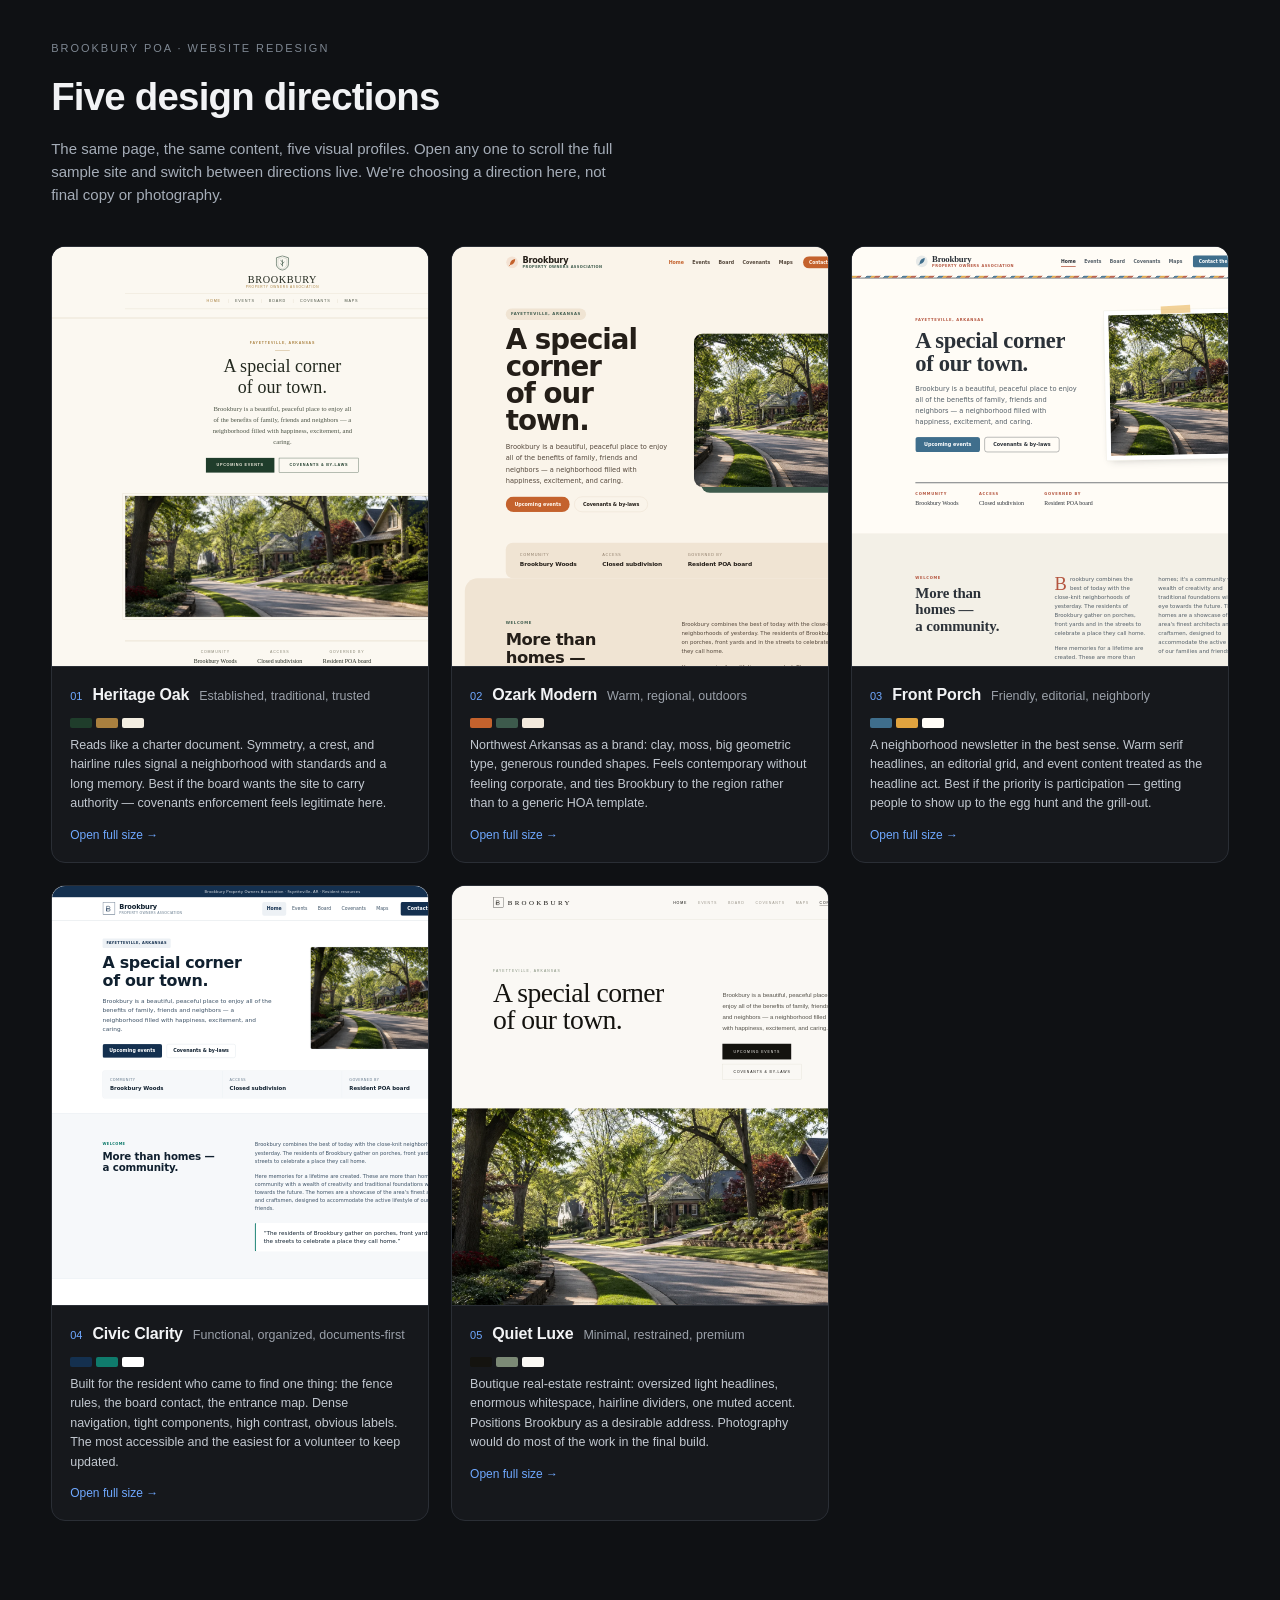
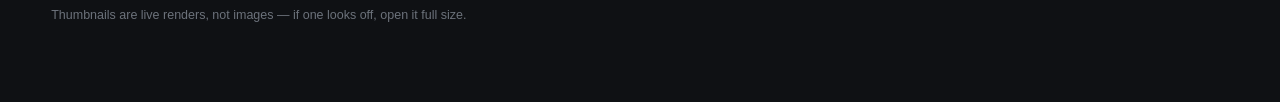
==== overview.html @ 6fa40f6e "Brookbury design direction preview — five profiles Stakeholder-facing prototype for the brookbury.or" ====
<!DOCTYPE html>
<html lang="en">
<head>
<meta charset="utf-8">
<meta name="viewport" content="width=device-width, initial-scale=1">
<title>Brookbury — Compare all five design profiles</title>
<style>
  :root { color-scheme: dark; }
  * { box-sizing: border-box; }
  body {
    margin: 0;
    background: #0F1114;
    color: #F2F3F5;
    font-family: ui-sans-serif, -apple-system, "Segoe UI", Roboto, Helvetica, Arial, sans-serif;
    line-height: 1.55;
  }
  .head { padding: 40px clamp(20px, 4vw, 56px) 8px; max-width: 1500px; margin-inline: auto; }
  .eyebrow { font-size: 11px; letter-spacing: .18em; text-transform: uppercase; color: #7E8792; margin: 0 0 10px; }
  h1 { margin: 0 0 10px; font-size: clamp(1.7rem, 3vw, 2.4rem); letter-spacing: -.02em; }
  .sub { margin: 0; color: #A5ADB8; max-width: 68ch; font-size: 15px; }

  .sheet {
    display: grid;
    grid-template-columns: repeat(auto-fit, minmax(340px, 1fr));
    gap: 22px;
    padding: 32px clamp(20px, 4vw, 56px) 72px;
    max-width: 1500px;
    margin-inline: auto;
  }

  .tile {
    background: #16181C;
    border: 1px solid #2A2E35;
    border-radius: 14px;
    overflow: hidden;
    display: flex;
    flex-direction: column;
    text-decoration: none;
    color: inherit;
    transition: border-color .16s ease, transform .16s ease;
  }
  .tile:hover { border-color: #4B535F; transform: translateY(-2px); }

  .shot {
    position: relative;
    height: 420px;
    overflow: hidden;
    background: #fff;
    border-bottom: 1px solid #2A2E35;
  }
  .shot iframe {
    width: 1440px;
    height: 1500px;
    border: 0;
    transform: scale(.32);
    transform-origin: top left;
    pointer-events: none;
  }
  .shot::after { content: ""; position: absolute; inset: 0; } /* swallow clicks */

  .meta { padding: 16px 18px 18px; display: flex; flex-direction: column; gap: 8px; }
  .row { display: flex; align-items: baseline; gap: 10px; }
  .num { font-size: 11px; color: #6FA8FF; font-variant-numeric: tabular-nums; }
  .name { font-size: 16px; font-weight: 650; letter-spacing: -.01em; }
  .tag { font-size: 12.5px; color: #9BA1AA; }
  .pos { margin: 0; font-size: 12.5px; color: #C2C8D0; }
  .sw { display: flex; gap: 4px; margin-top: 2px; }
  .sw i { width: 22px; height: 10px; border-radius: 2px; display: block; }
  .open { margin-top: 4px; font-size: 12px; color: #6FA8FF; }

  .foot { padding: 0 clamp(20px, 4vw, 56px) 64px; max-width: 1500px; margin-inline: auto; color: #6C727B; font-size: 12.5px; }
</style>
</head>
<body>

<header class="head">
  <p class="eyebrow">Brookbury POA · Website redesign</p>
  <h1>Five design directions</h1>
  <p class="sub">The same page, the same content, five visual profiles. Open any one to scroll the full
    sample site and switch between directions live. We're choosing a direction here, not final copy or
    photography.</p>
</header>

<div class="sheet" id="sheet"></div>

<p class="foot">Thumbnails are live renders, not images — if one looks off, open it full size.</p>

<script src="assets/js/profiles.js"></script>
<script>
  var sheet = document.getElementById('sheet');
  sheet.innerHTML = window.BROOKBURY_PROFILES.map(function (p) {
    return '' +
      '<a class="tile" href="index.html?profile=' + p.id + '">' +
        '<div class="shot">' +
          '<iframe src="index.html?profile=' + p.id + '&chrome=off" loading="lazy" title="' + p.name + ' preview" scrolling="no" tabindex="-1"></iframe>' +
        '</div>' +
        '<div class="meta">' +
          '<div class="row"><span class="num">' + p.number + '</span>' +
            '<span class="name">' + p.name + '</span>' +
            '<span class="tag">' + p.tagline + '</span></div>' +
          '<div class="sw">' + p.swatches.map(function (c) {
            return '<i style="background:' + c + '"></i>';
          }).join('') + '</div>' +
          '<p class="pos">' + p.positioning + '</p>' +
          '<span class="open">Open full size &rarr;</span>' +
        '</div>' +
      '</a>';
  }).join('');
</script>

</body>
</html>
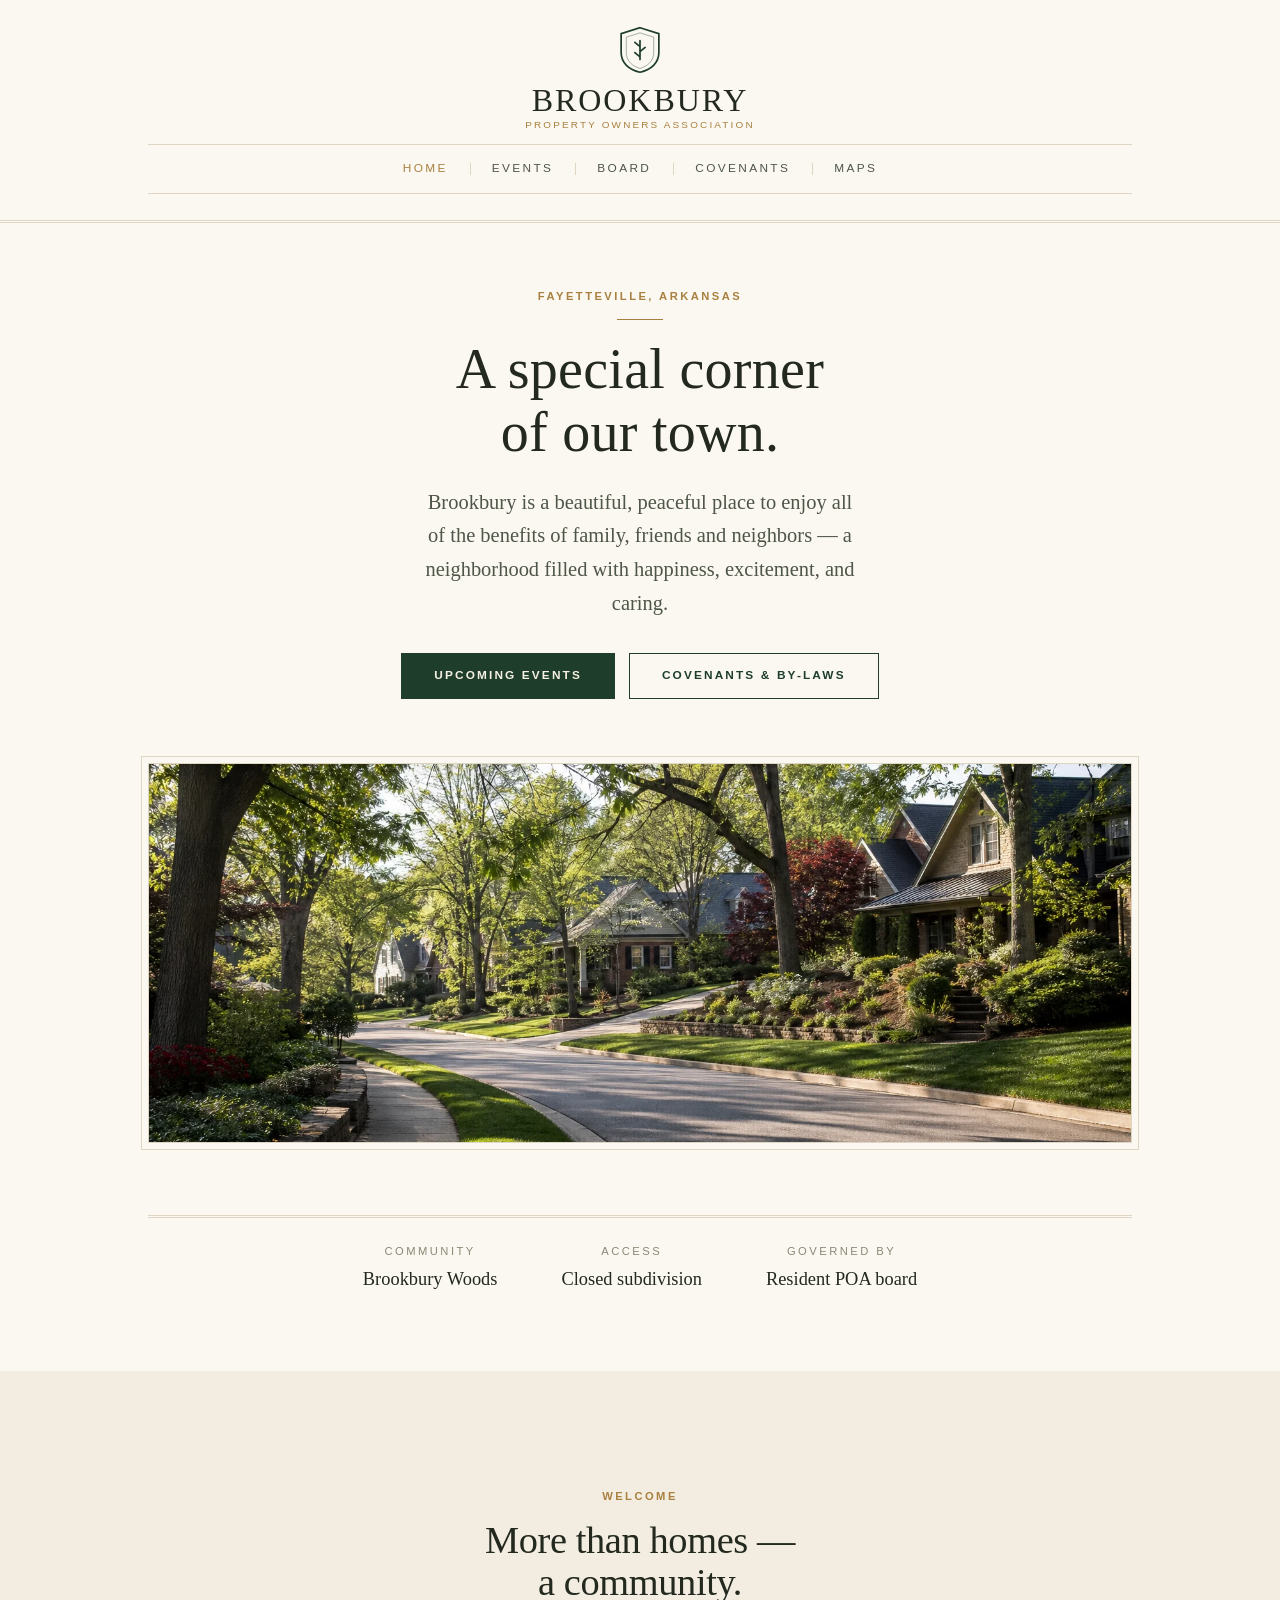
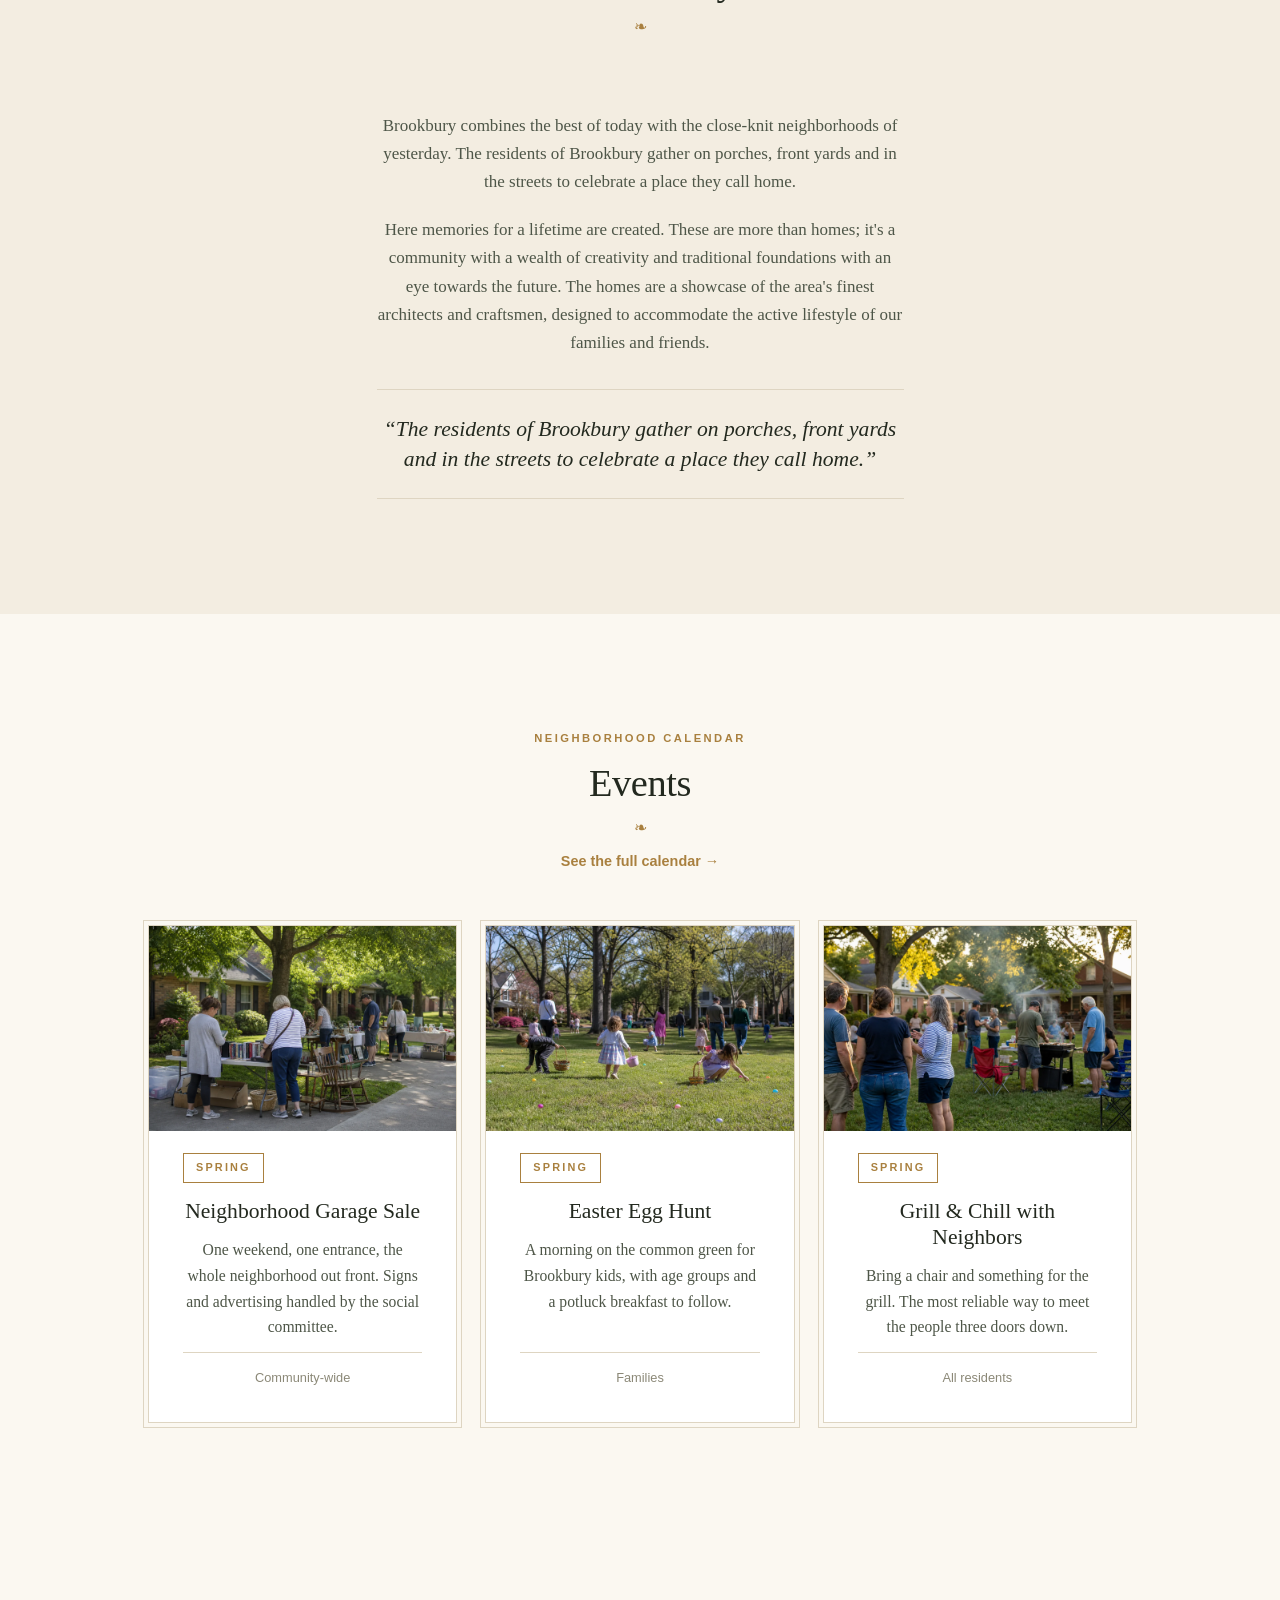
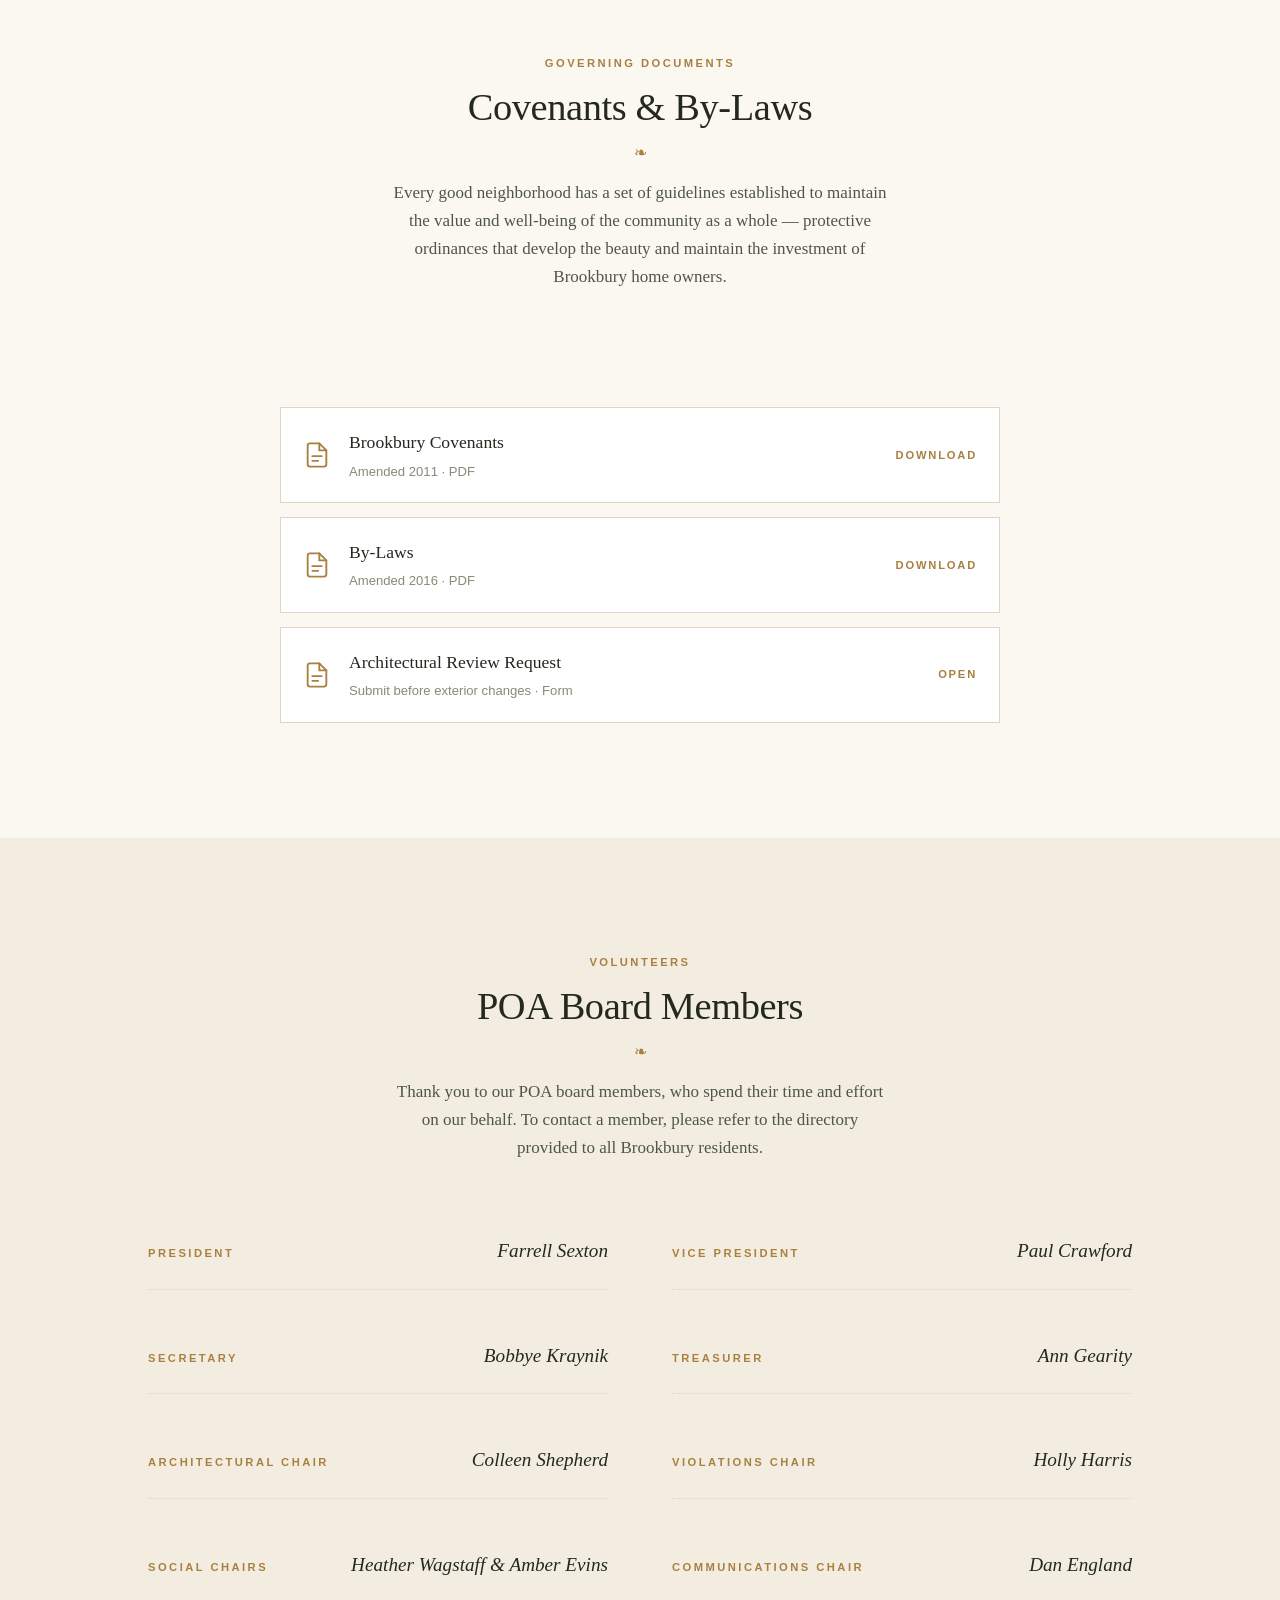
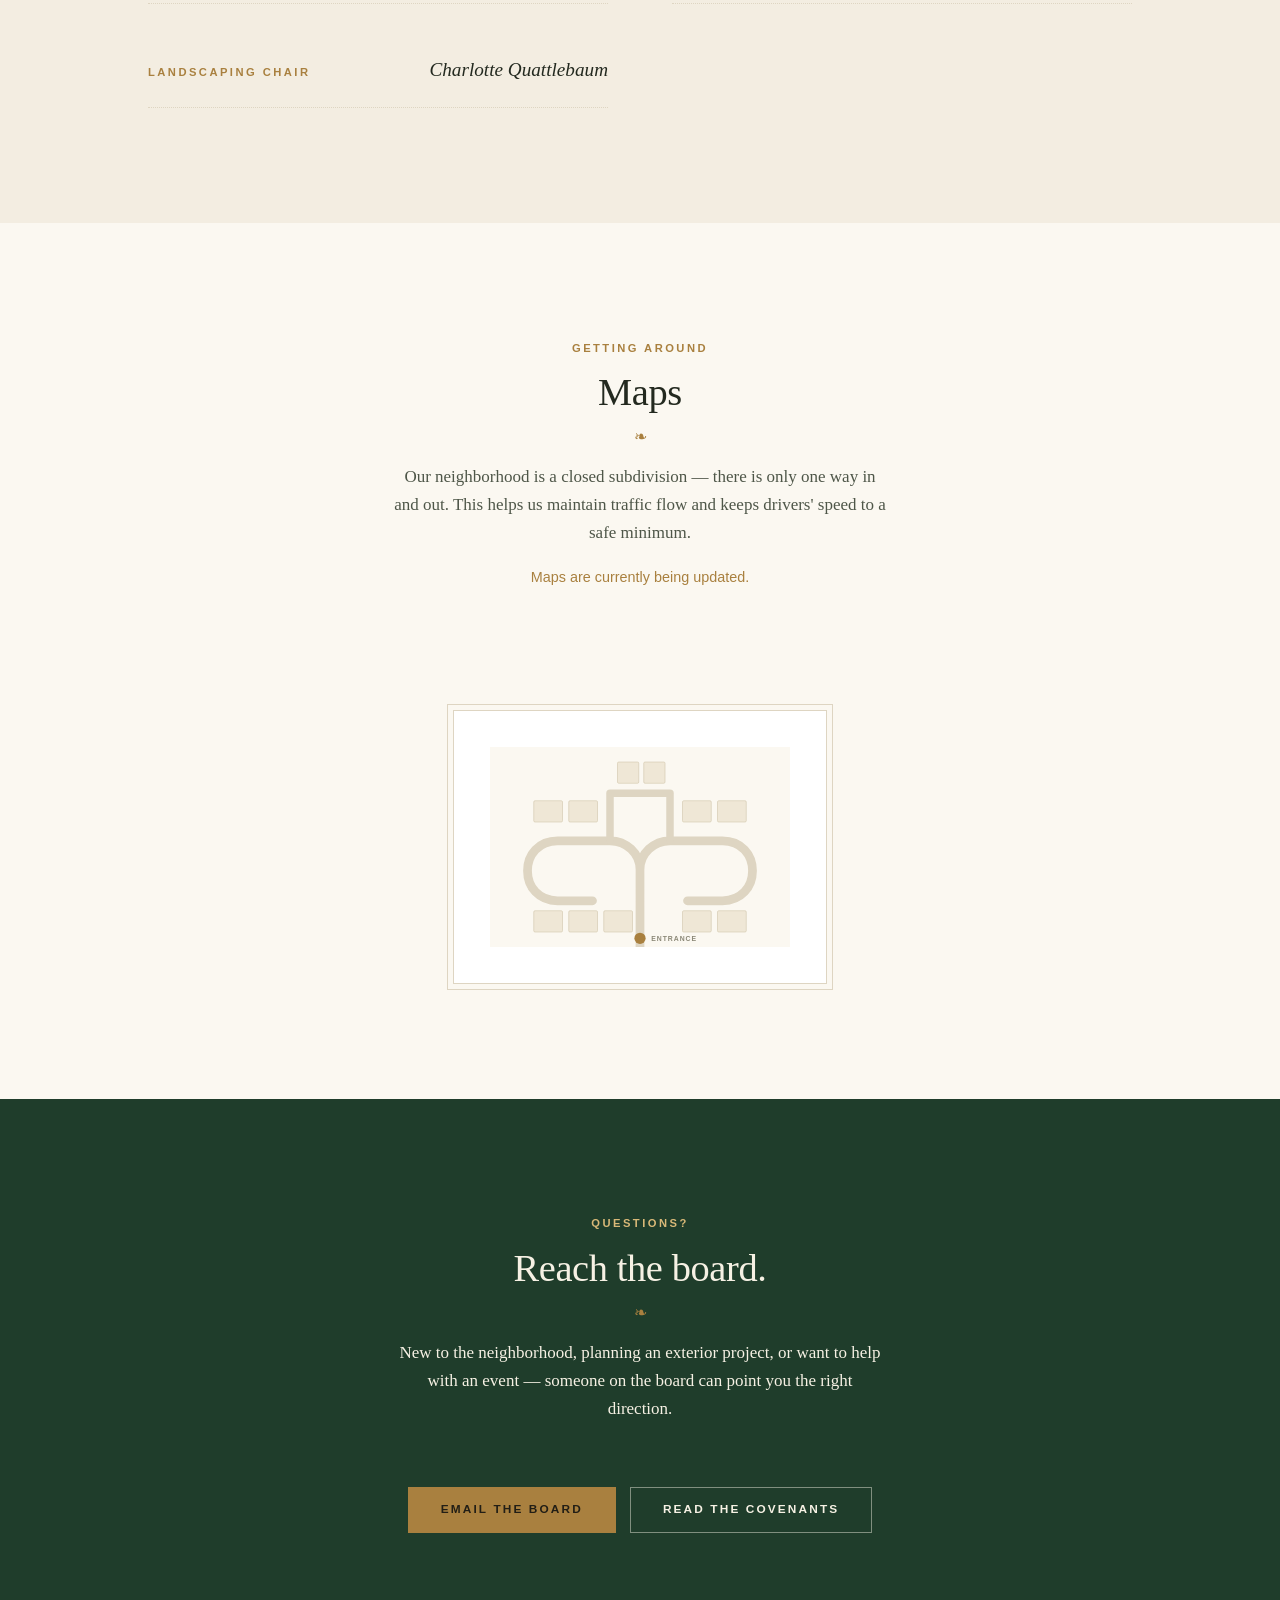
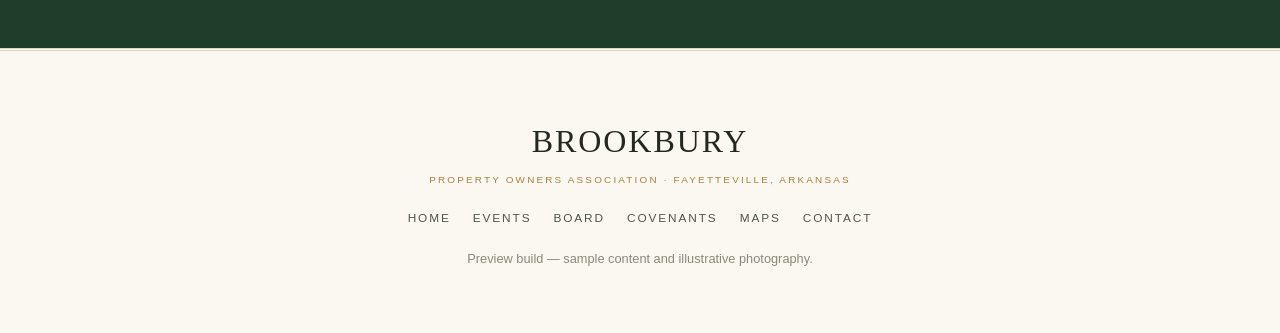
==== commit d890cc87: "Narrow the site to Heritage Oak Heritage Oak is the chosen direction, so the five-profile preview ha" ====
--- a/overview.html
+++ b/overview.html
@@ -2,111 +2,11 @@
 <html lang="en">
 <head>
 <meta charset="utf-8">
-<meta name="viewport" content="width=device-width, initial-scale=1">
-<title>Brookbury — Compare all five design profiles</title>
-<style>
-  :root { color-scheme: dark; }
-  * { box-sizing: border-box; }
-  body {
-    margin: 0;
-    background: #0F1114;
-    color: #F2F3F5;
-    font-family: ui-sans-serif, -apple-system, "Segoe UI", Roboto, Helvetica, Arial, sans-serif;
-    line-height: 1.55;
-  }
-  .head { padding: 40px clamp(20px, 4vw, 56px) 8px; max-width: 1500px; margin-inline: auto; }
-  .eyebrow { font-size: 11px; letter-spacing: .18em; text-transform: uppercase; color: #7E8792; margin: 0 0 10px; }
-  h1 { margin: 0 0 10px; font-size: clamp(1.7rem, 3vw, 2.4rem); letter-spacing: -.02em; }
-  .sub { margin: 0; color: #A5ADB8; max-width: 68ch; font-size: 15px; }
-
-  .sheet {
-    display: grid;
-    grid-template-columns: repeat(auto-fit, minmax(340px, 1fr));
-    gap: 22px;
-    padding: 32px clamp(20px, 4vw, 56px) 72px;
-    max-width: 1500px;
-    margin-inline: auto;
-  }
-
-  .tile {
-    background: #16181C;
-    border: 1px solid #2A2E35;
-    border-radius: 14px;
-    overflow: hidden;
-    display: flex;
-    flex-direction: column;
-    text-decoration: none;
-    color: inherit;
-    transition: border-color .16s ease, transform .16s ease;
-  }
-  .tile:hover { border-color: #4B535F; transform: translateY(-2px); }
-
-  .shot {
-    position: relative;
-    height: 420px;
-    overflow: hidden;
-    background: #fff;
-    border-bottom: 1px solid #2A2E35;
-  }
-  .shot iframe {
-    width: 1440px;
-    height: 1500px;
-    border: 0;
-    transform: scale(.32);
-    transform-origin: top left;
-    pointer-events: none;
-  }
-  .shot::after { content: ""; position: absolute; inset: 0; } /* swallow clicks */
-
-  .meta { padding: 16px 18px 18px; display: flex; flex-direction: column; gap: 8px; }
-  .row { display: flex; align-items: baseline; gap: 10px; }
-  .num { font-size: 11px; color: #6FA8FF; font-variant-numeric: tabular-nums; }
-  .name { font-size: 16px; font-weight: 650; letter-spacing: -.01em; }
-  .tag { font-size: 12.5px; color: #9BA1AA; }
-  .pos { margin: 0; font-size: 12.5px; color: #C2C8D0; }
-  .sw { display: flex; gap: 4px; margin-top: 2px; }
-  .sw i { width: 22px; height: 10px; border-radius: 2px; display: block; }
-  .open { margin-top: 4px; font-size: 12px; color: #6FA8FF; }
-
-  .foot { padding: 0 clamp(20px, 4vw, 56px) 64px; max-width: 1500px; margin-inline: auto; color: #6C727B; font-size: 12.5px; }
-</style>
+<!-- The five-direction contact sheet is retired: Heritage Oak was chosen.
+     This redirect only exists so links already shared with the board still land
+     somewhere useful. Safe to delete once those links have aged out. -->
+<meta http-equiv="refresh" content="0; url=index.html">
+<title>Brookbury — moved</title>
 </head>
-<body>
-
-<header class="head">
-  <p class="eyebrow">Brookbury POA · Website redesign</p>
-  <h1>Five design directions</h1>
-  <p class="sub">The same page, the same content, five visual profiles. Open any one to scroll the full
-    sample site and switch between directions live. We're choosing a direction here, not final copy or
-    photography.</p>
-</header>
-
-<div class="sheet" id="sheet"></div>
-
-<p class="foot">Thumbnails are live renders, not images — if one looks off, open it full size.</p>
-
-<script src="assets/js/profiles.js"></script>
-<script>
-  var sheet = document.getElementById('sheet');
-  sheet.innerHTML = window.BROOKBURY_PROFILES.map(function (p) {
-    return '' +
-      '<a class="tile" href="index.html?profile=' + p.id + '">' +
-        '<div class="shot">' +
-          '<iframe src="index.html?profile=' + p.id + '&chrome=off" loading="lazy" title="' + p.name + ' preview" scrolling="no" tabindex="-1"></iframe>' +
-        '</div>' +
-        '<div class="meta">' +
-          '<div class="row"><span class="num">' + p.number + '</span>' +
-            '<span class="name">' + p.name + '</span>' +
-            '<span class="tag">' + p.tagline + '</span></div>' +
-          '<div class="sw">' + p.swatches.map(function (c) {
-            return '<i style="background:' + c + '"></i>';
-          }).join('') + '</div>' +
-          '<p class="pos">' + p.positioning + '</p>' +
-          '<span class="open">Open full size &rarr;</span>' +
-        '</div>' +
-      '</a>';
-  }).join('');
-</script>
-
-</body>
+<body><p><a href="index.html">Brookbury Property Owners Association</a></p></body>
 </html>
